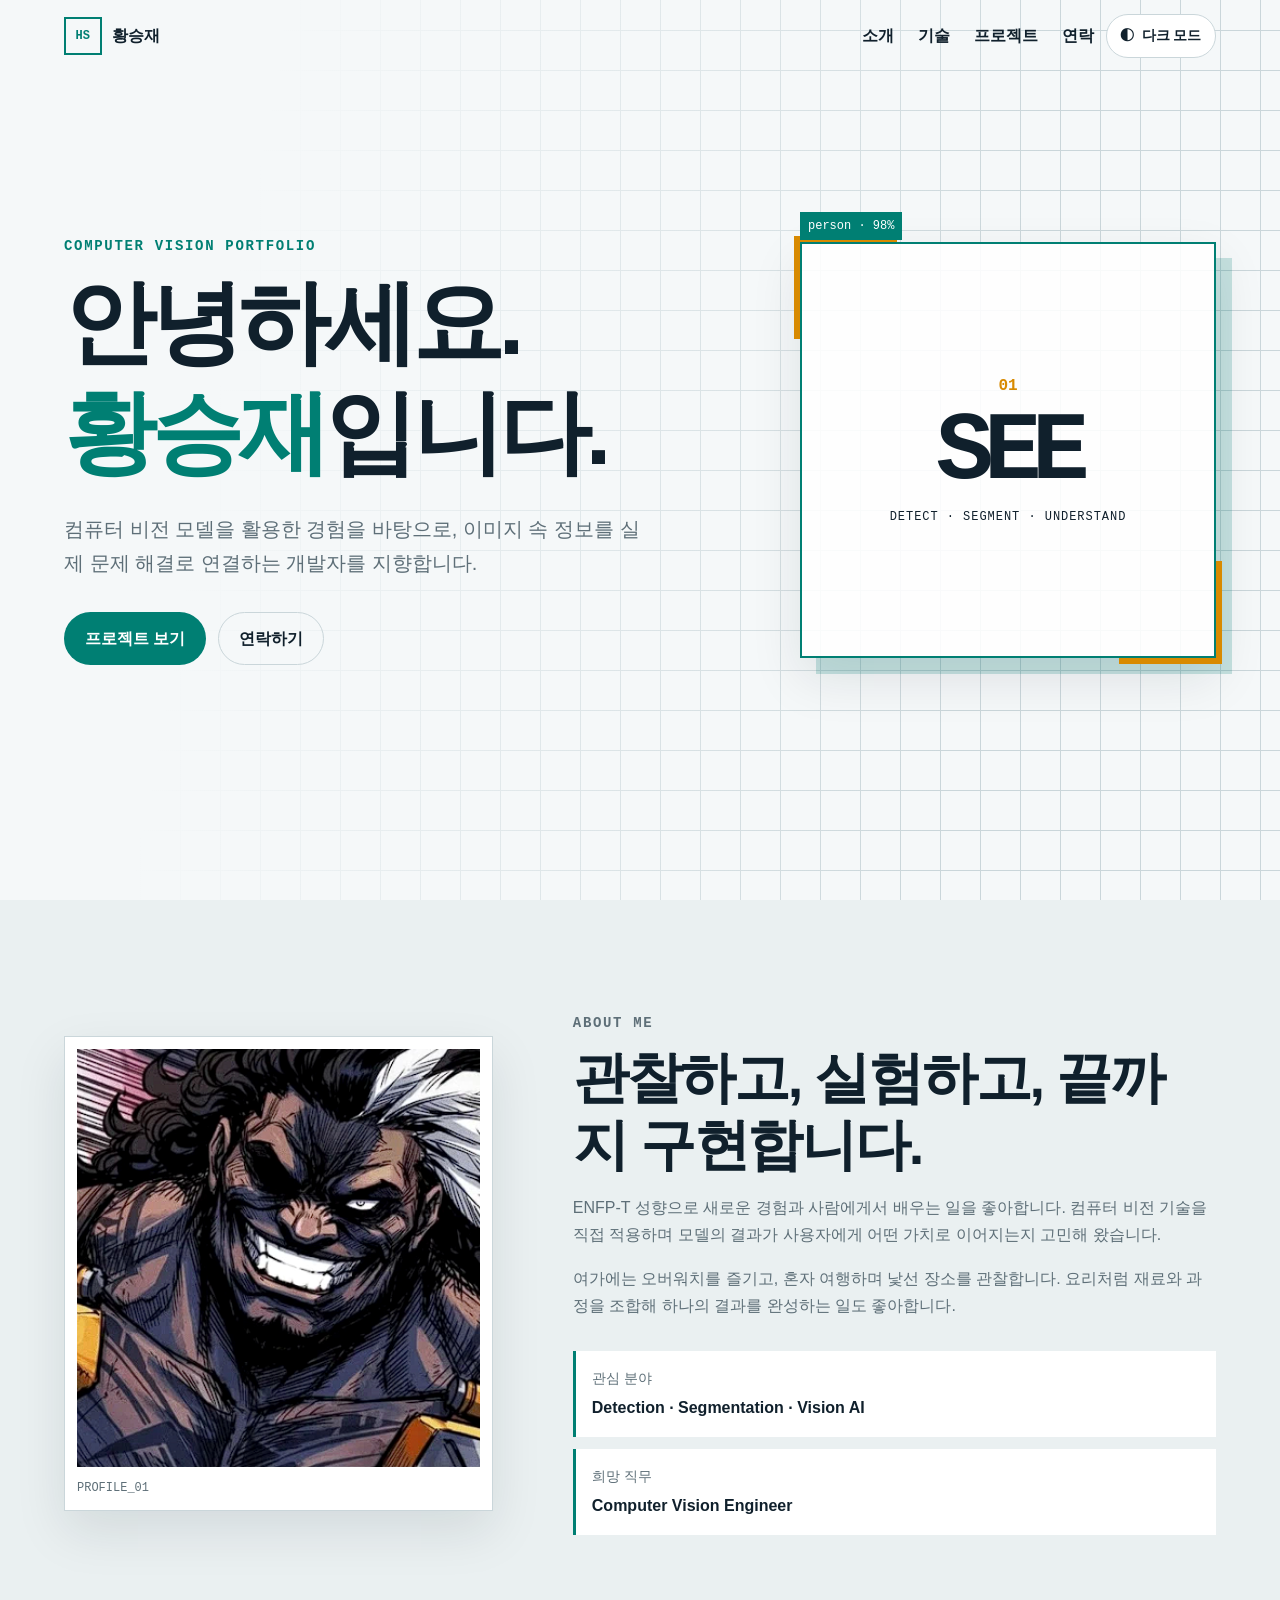
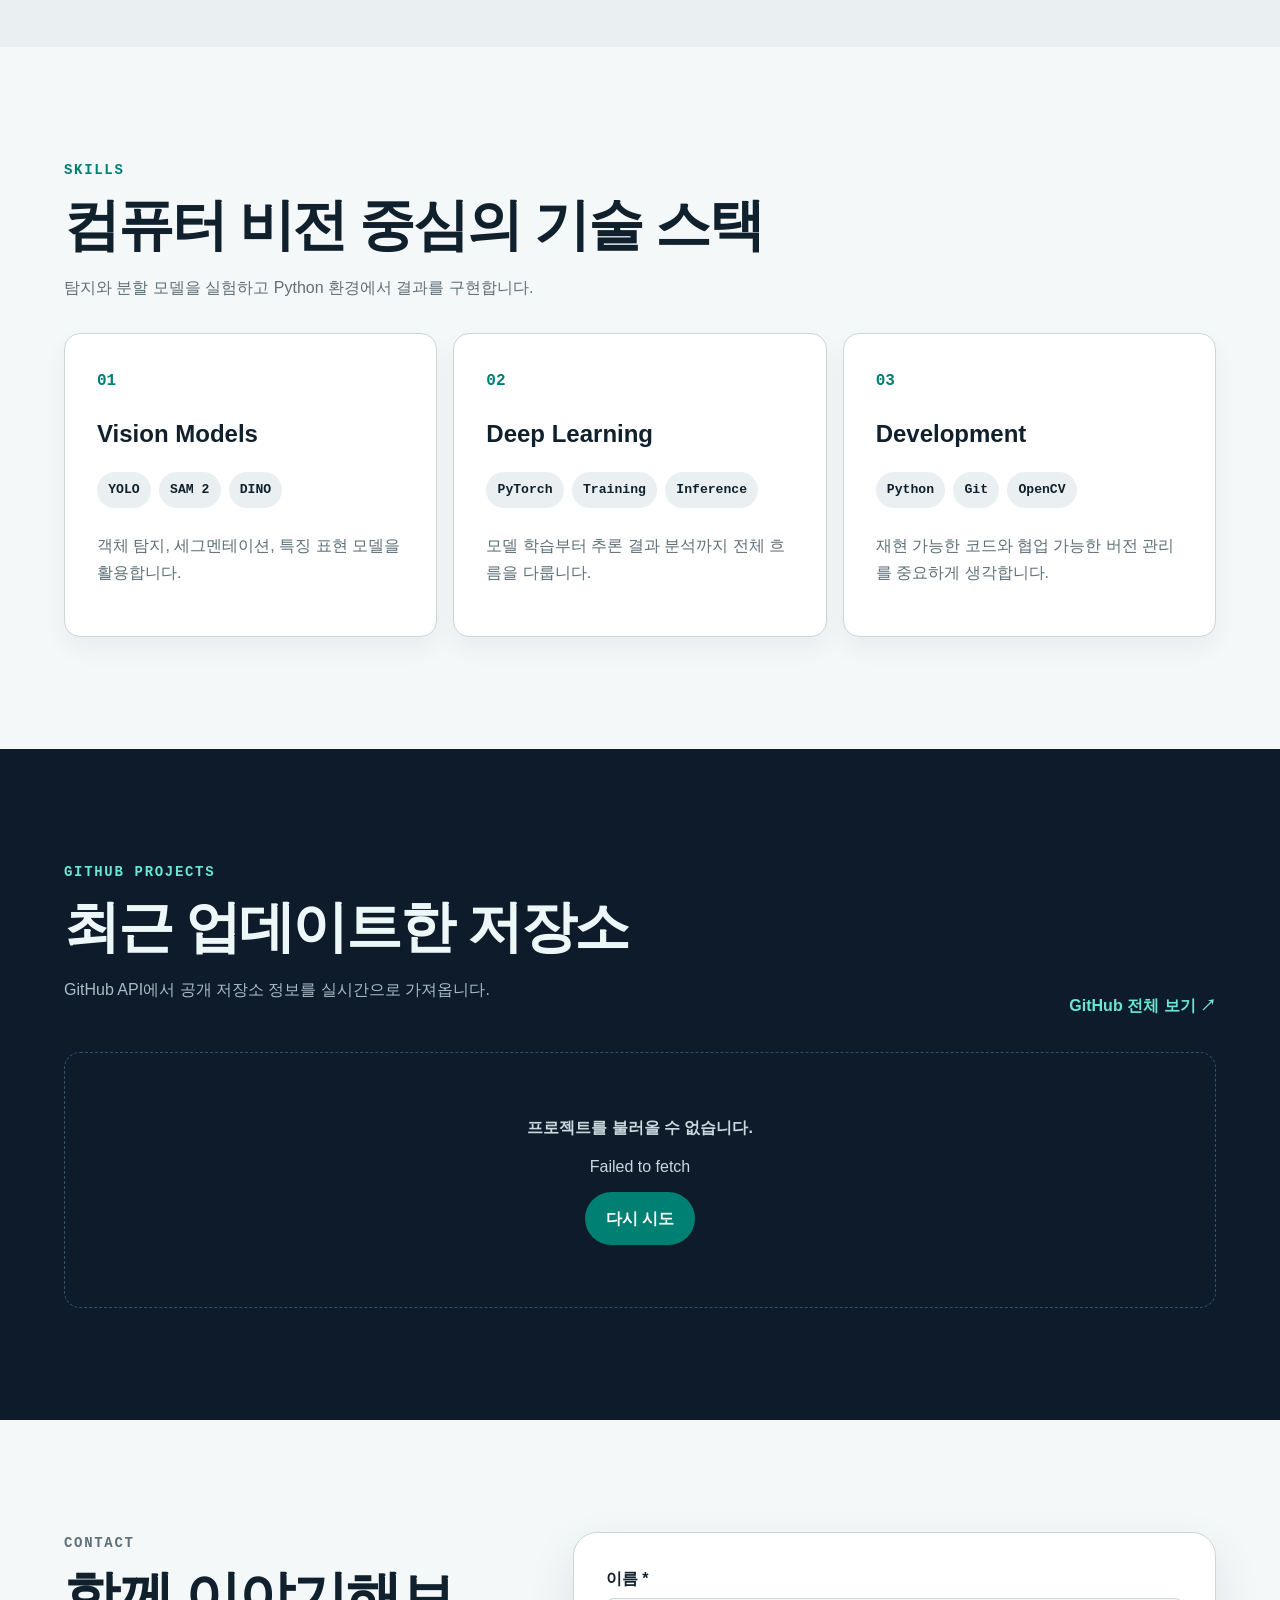
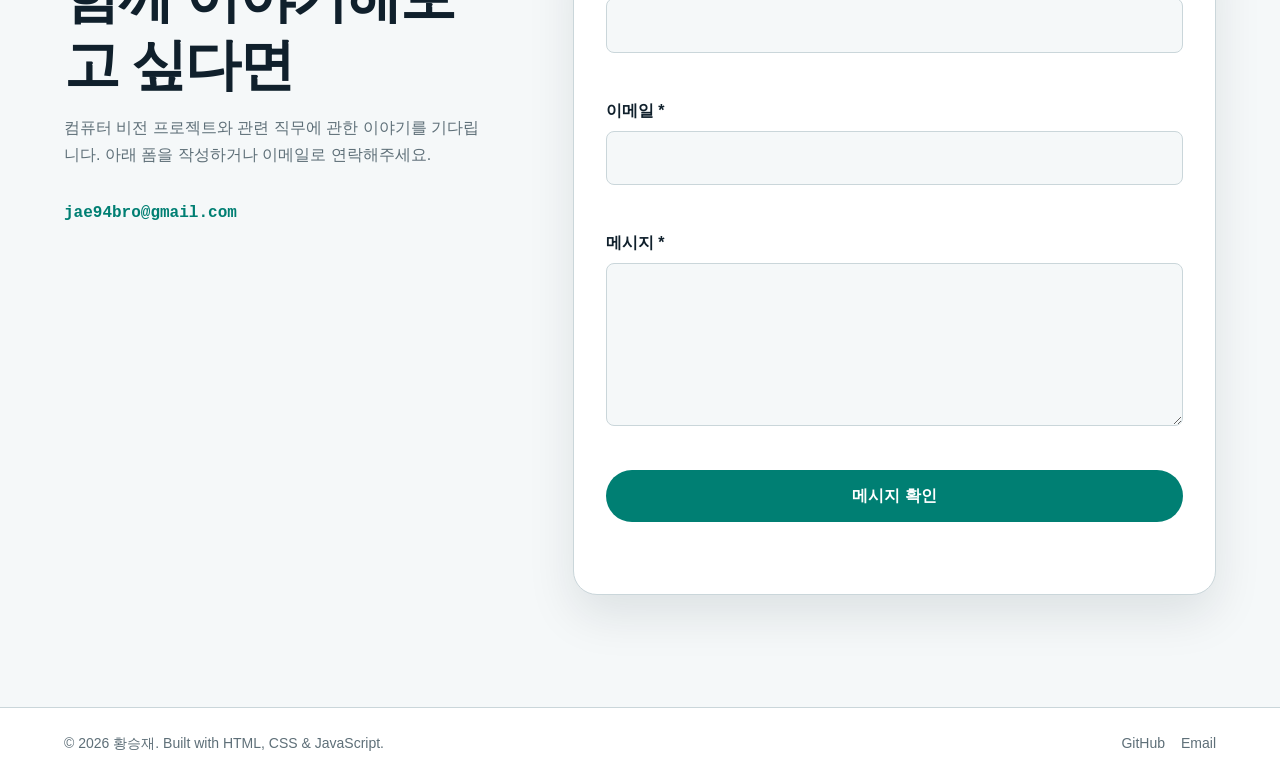
==== index.html @ 1ec2c271 "Build responsive computer vision portfolio" ====
<!doctype html>
<html lang="ko" data-theme="light">
  <head>
    <meta charset="UTF-8" />
    <meta name="viewport" content="width=device-width, initial-scale=1.0" />
    <meta
      name="description"
      content="컴퓨터 비전 분야를 지향하는 황승재의 프로젝트와 기술 경험을 소개합니다."
    />
    <meta name="author" content="황승재" />
    <title>황승재 | Computer Vision Portfolio</title>
    <link
      rel="icon"
      type="image/svg+xml"
      href="data:image/svg+xml,%3Csvg xmlns='http://www.w3.org/2000/svg' viewBox='0 0 64 64'%3E%3Crect width='64' height='64' rx='12' fill='%230d1b2a'/%3E%3Cpath d='M12 22V12h10M42 12h10v10M52 42v10H42M22 52H12V42' fill='none' stroke='%2300c2a8' stroke-width='5' stroke-linecap='round'/%3E%3Ccircle cx='32' cy='32' r='7' fill='%23f4b942'/%3E%3C/svg%3E"
    />
    <link rel="stylesheet" href="css/style.css" />
    <script src="js/script.js" defer></script>
  </head>
  <body>
    <a class="skip-link" href="#main-content">본문으로 바로가기</a>

    <!-- 고정 헤더: 데스크톱 메뉴와 모바일 햄버거 메뉴를 함께 제공합니다. -->
    <header class="site-header" id="site-header">
      <nav class="nav container" aria-label="주요 메뉴">
        <a class="logo" href="#hero" aria-label="황승재 포트폴리오 홈">
          <span class="logo-mark" aria-hidden="true">HS</span>
          <span>황승재</span>
        </a>

        <div class="nav-actions">
          <button
            class="theme-toggle"
            id="theme-toggle"
            type="button"
            aria-label="다크 모드로 전환"
          >
            <span id="theme-icon" aria-hidden="true">◐</span>
            <span class="theme-label" id="theme-label">다크 모드</span>
          </button>

          <button
            class="menu-toggle"
            id="menu-toggle"
            type="button"
            aria-label="메뉴 열기"
            aria-controls="nav-menu"
            aria-expanded="false"
          >
            <span></span>
            <span></span>
            <span></span>
          </button>
        </div>

        <ul class="nav-menu" id="nav-menu">
          <li><a href="#about">소개</a></li>
          <li><a href="#skills">기술</a></li>
          <li><a href="#projects">프로젝트</a></li>
          <li><a href="#contact">연락</a></li>
        </ul>
      </nav>
    </header>

    <main id="main-content">
      <!-- Hero: 포트폴리오의 방향과 핵심 행동을 첫 화면에 제시합니다. -->
      <section class="hero section" id="hero" aria-labelledby="hero-title">
        <div class="hero-grid container">
          <div class="hero-copy reveal">
            <p class="eyebrow">Computer Vision Portfolio</p>
            <h1 id="hero-title">
              안녕하세요.<br />
              <span>황승재</span>입니다.
            </h1>
            <p class="hero-description">
              컴퓨터 비전 모델을 활용한 경험을 바탕으로, 이미지 속 정보를
              실제 문제 해결로 연결하는 개발자를 지향합니다.
            </p>
            <div class="hero-cta">
              <a class="button button-primary" href="#projects">프로젝트 보기</a>
              <a class="button button-secondary" href="#contact">연락하기</a>
            </div>
          </div>

          <div class="vision-panel reveal" aria-label="컴퓨터 비전 관심 분야">
            <div class="vision-frame">
              <span class="focus-label">person · 98%</span>
              <div class="vision-content">
                <span class="vision-index">01</span>
                <strong>SEE</strong>
                <span>DETECT · SEGMENT · UNDERSTAND</span>
              </div>
            </div>
          </div>
        </div>
      </section>

      <!-- About: 사용자 제공 소개와 프로필 이미지를 시맨틱하게 구성합니다. -->
      <section class="section section-muted" id="about" aria-labelledby="about-title">
        <div class="container about-grid">
          <div class="profile-frame reveal">
            <img
              src="images/profile.png"
              alt="황승재가 선택한 프로필 일러스트"
              width="456"
              height="418"
            />
            <span class="profile-caption">PROFILE_01</span>
          </div>

          <div class="about-copy reveal">
            <p class="section-kicker">About me</p>
            <h2 id="about-title">관찰하고, 실험하고, 끝까지 구현합니다.</h2>
            <p>
              ENFP-T 성향으로 새로운 경험과 사람에게서 배우는 일을 좋아합니다.
              컴퓨터 비전 기술을 직접 적용하며 모델의 결과가 사용자에게 어떤
              가치로 이어지는지 고민해 왔습니다.
            </p>
            <p>
              여가에는 오버워치를 즐기고, 혼자 여행하며 낯선 장소를 관찰합니다.
              요리처럼 재료와 과정을 조합해 하나의 결과를 완성하는 일도 좋아합니다.
            </p>
            <dl class="about-facts">
              <div>
                <dt>관심 분야</dt>
                <dd>Detection · Segmentation · Vision AI</dd>
              </div>
              <div>
                <dt>희망 직무</dt>
                <dd>Computer Vision Engineer</dd>
              </div>
            </dl>
          </div>
        </div>
      </section>

      <!-- Skills: 모델과 개발 도구를 그룹별로 구분합니다. -->
      <section class="section" id="skills" aria-labelledby="skills-title">
        <div class="container">
          <div class="section-heading reveal">
            <p class="section-kicker">Skills</p>
            <h2 id="skills-title">컴퓨터 비전 중심의 기술 스택</h2>
            <p>탐지와 분할 모델을 실험하고 Python 환경에서 결과를 구현합니다.</p>
          </div>

          <div class="skills-grid">
            <article class="skill-card reveal">
              <span class="card-number">01</span>
              <h3>Vision Models</h3>
              <ul class="tag-list" aria-label="비전 모델 기술">
                <li>YOLO</li>
                <li>SAM 2</li>
                <li>DINO</li>
              </ul>
              <p>객체 탐지, 세그멘테이션, 특징 표현 모델을 활용합니다.</p>
            </article>

            <article class="skill-card reveal">
              <span class="card-number">02</span>
              <h3>Deep Learning</h3>
              <ul class="tag-list" aria-label="딥러닝 기술">
                <li>PyTorch</li>
                <li>Training</li>
                <li>Inference</li>
              </ul>
              <p>모델 학습부터 추론 결과 분석까지 전체 흐름을 다룹니다.</p>
            </article>

            <article class="skill-card reveal">
              <span class="card-number">03</span>
              <h3>Development</h3>
              <ul class="tag-list" aria-label="개발 기술">
                <li>Python</li>
                <li>Git</li>
                <li>OpenCV</li>
              </ul>
              <p>재현 가능한 코드와 협업 가능한 버전 관리를 중요하게 생각합니다.</p>
            </article>
          </div>
        </div>
      </section>

      <!-- Projects: GitHub API의 로딩·성공·에러·빈 상태가 JavaScript로 렌더링됩니다. -->
      <section class="section section-dark" id="projects" aria-labelledby="projects-title">
        <div class="container">
          <div class="projects-heading reveal">
            <div>
              <p class="section-kicker">GitHub Projects</p>
              <h2 id="projects-title">최근 업데이트한 저장소</h2>
              <p>GitHub API에서 공개 저장소 정보를 실시간으로 가져옵니다.</p>
            </div>
            <a
              class="text-link"
              href="https://github.com/bidulgiya999"
              target="_blank"
              rel="noopener noreferrer"
            >
              GitHub 전체 보기 <span aria-hidden="true">↗</span>
            </a>
          </div>

          <div
            class="project-filters"
            id="project-filters"
            aria-label="프로젝트 언어 필터"
            hidden
          ></div>

          <div
            class="projects-grid"
            id="projects-grid"
            aria-live="polite"
            aria-busy="true"
          >
            <div class="project-state">
              <span class="spinner" aria-hidden="true"></span>
              <p>프로젝트를 불러오는 중입니다.</p>
            </div>
          </div>

          <noscript>
            <p class="noscript-message">
              프로젝트 목록을 보려면 브라우저에서 JavaScript를 활성화해주세요.
            </p>
          </noscript>
        </div>
      </section>

      <!-- Contact: 실제 전송 대신 클라이언트 유효성 검사와 성공 상태를 보여줍니다. -->
      <section class="section" id="contact" aria-labelledby="contact-title">
        <div class="container contact-grid">
          <div class="contact-copy reveal">
            <p class="section-kicker">Contact</p>
            <h2 id="contact-title">함께 이야기해보고 싶다면</h2>
            <p>
              컴퓨터 비전 프로젝트와 관련 직무에 관한 이야기를 기다립니다.
              아래 폼을 작성하거나 이메일로 연락해주세요.
            </p>
            <a class="contact-email" href="mailto:jae94bro@gmail.com">
              jae94bro@gmail.com
            </a>
          </div>

          <form class="contact-form reveal" id="contact-form" novalidate>
            <div class="form-field">
              <label for="name">이름 <span aria-hidden="true">*</span></label>
              <input
                id="name"
                name="name"
                type="text"
                autocomplete="name"
                aria-describedby="name-error"
                required
              />
              <span class="field-error" id="name-error" aria-live="polite"></span>
            </div>

            <div class="form-field">
              <label for="email">이메일 <span aria-hidden="true">*</span></label>
              <input
                id="email"
                name="email"
                type="email"
                autocomplete="email"
                aria-describedby="email-error"
                required
              />
              <span class="field-error" id="email-error" aria-live="polite"></span>
            </div>

            <div class="form-field">
              <label for="message">메시지 <span aria-hidden="true">*</span></label>
              <textarea
                id="message"
                name="message"
                rows="5"
                aria-describedby="message-error"
                required
              ></textarea>
              <span class="field-error" id="message-error" aria-live="polite"></span>
            </div>

            <button class="button button-primary submit-button" type="submit">
              메시지 확인
            </button>
            <p class="form-status" id="form-status" role="status"></p>
          </form>
        </div>
      </section>
    </main>

    <footer class="site-footer">
      <div class="container footer-content">
        <p>© <span id="current-year"></span> 황승재. Built with HTML, CSS &amp; JavaScript.</p>
        <div class="footer-links" aria-label="소셜 링크">
          <a href="https://github.com/bidulgiya999" target="_blank" rel="noopener noreferrer">
            GitHub
          </a>
          <a href="mailto:jae94bro@gmail.com">Email</a>
        </div>
      </div>
    </footer>

    <button class="scroll-top" id="scroll-top" type="button" aria-label="페이지 맨 위로 이동">
      <span aria-hidden="true">↑</span>
    </button>
  </body>
</html>
---- css/style.css ----
/* ================================================================
   1. 디자인 토큰
   색상·간격·그림자를 변수로 관리해 테마 변경과 유지보수를 단순화합니다.
   ================================================================ */
:root {
  color-scheme: light;
  --color-bg: #f5f8f9;
  --color-surface: #ffffff;
  --color-surface-muted: #eaf0f1;
  --color-text: #10202c;
  --color-text-muted: #5e6f78;
  --color-line: #cad6da;
  --color-accent: #007f73;
  --color-accent-strong: #00665d;
  --color-highlight: #d88a00;
  --color-dark: #0d1b2a;
  --color-dark-muted: #13283b;
  --color-on-dark: #eef7f7;
  --color-error: #b42318;
  --color-success: #087a55;
  --font-sans: "Pretendard", "Noto Sans KR", "Segoe UI", sans-serif;
  --font-mono: "Cascadia Code", "Consolas", monospace;
  --space-1: 0.5rem;
  --space-2: 1rem;
  --space-3: 1.5rem;
  --space-4: 2rem;
  --space-5: 3rem;
  --space-6: 5rem;
  --radius-sm: 0.5rem;
  --radius-md: 1rem;
  --radius-lg: 1.5rem;
  --shadow-card: 0 1.25rem 3rem rgba(13, 27, 42, 0.1);
  --header-height: 4.5rem;
  --transition: 180ms ease;
}

[data-theme="dark"] {
  color-scheme: dark;
  --color-bg: #09131e;
  --color-surface: #102131;
  --color-surface-muted: #152a3c;
  --color-text: #eff8f7;
  --color-text-muted: #a9bdc4;
  --color-line: #2c4655;
  --color-accent: #47dac5;
  --color-accent-strong: #72ebd9;
  --color-highlight: #ffc65c;
  --color-dark: #050c13;
  --color-dark-muted: #0d1c29;
  --color-on-dark: #eff8f7;
  --color-error: #ff8d85;
  --color-success: #6ee7b7;
  --shadow-card: 0 1.25rem 3rem rgba(0, 0, 0, 0.35);
}

/* ================================================================
   2. 기본 스타일과 접근성
   ================================================================ */
*,
*::before,
*::after {
  box-sizing: border-box;
}

html {
  scroll-behavior: smooth;
  scroll-padding-top: calc(var(--header-height) + 1rem);
}

body {
  margin: 0;
  overflow-x: hidden;
  background: var(--color-bg);
  color: var(--color-text);
  font-family: var(--font-sans);
  font-size: 1rem;
  line-height: 1.7;
  transition:
    background-color var(--transition),
    color var(--transition);
}

body.menu-open {
  overflow: hidden;
}

img {
  display: block;
  max-width: 100%;
}

a {
  color: inherit;
  text-decoration: none;
}

button,
input,
textarea {
  font: inherit;
}

button,
a {
  -webkit-tap-highlight-color: transparent;
}

:focus-visible {
  outline: 0.2rem solid var(--color-highlight);
  outline-offset: 0.2rem;
}

.skip-link {
  position: fixed;
  top: 0.5rem;
  left: 0.5rem;
  z-index: 1000;
  padding: 0.75rem 1rem;
  transform: translateY(-150%);
  border-radius: var(--radius-sm);
  background: var(--color-text);
  color: var(--color-bg);
  font-weight: 700;
}

.skip-link:focus {
  transform: translateY(0);
}

.container {
  width: min(100% - 2rem, 72rem);
  margin-inline: auto;
}

.section {
  position: relative;
  padding-block: var(--space-6);
  scroll-margin-top: var(--header-height);
}

.section-muted {
  background: var(--color-surface-muted);
}

.section-dark {
  background: var(--color-dark);
  color: var(--color-on-dark);
}

.section-kicker,
.eyebrow {
  margin: 0 0 var(--space-1);
  color: var(--color-accent);
  font-family: var(--font-mono);
  font-size: 0.875rem;
  font-weight: 700;
  letter-spacing: 0.12em;
  text-transform: uppercase;
}

.section-dark .section-kicker {
  color: #69e6d4;
}

h1,
h2,
h3,
p {
  margin-top: 0;
}

h1,
h2,
h3 {
  line-height: 1.2;
}

h1 {
  margin-bottom: var(--space-3);
  font-size: clamp(2.75rem, 12vw, 5.75rem);
  letter-spacing: -0.055em;
}

h1 span {
  color: var(--color-accent);
}

h2 {
  margin-bottom: var(--space-2);
  font-size: clamp(2rem, 7vw, 3.5rem);
  letter-spacing: -0.04em;
}

h3 {
  font-size: 1.35rem;
}

.section-heading {
  max-width: 44rem;
  margin-bottom: var(--space-4);
}

.section-heading > p:last-child,
.projects-heading p,
.about-copy p,
.contact-copy p {
  color: var(--color-text-muted);
}

.button {
  display: inline-flex;
  min-height: 3rem;
  align-items: center;
  justify-content: center;
  padding: 0.75rem 1.25rem;
  border: 0.1rem solid transparent;
  border-radius: 999px;
  cursor: pointer;
  font-weight: 800;
  transition:
    transform var(--transition),
    background-color var(--transition),
    border-color var(--transition),
    color var(--transition);
}

.button:hover {
  transform: translateY(-0.15rem);
}

.button-primary {
  background: var(--color-accent);
  color: #ffffff;
}

.button-primary:hover {
  background: var(--color-accent-strong);
}

.button-secondary {
  border-color: var(--color-line);
  background: transparent;
  color: var(--color-text);
}

.button-secondary:hover {
  border-color: var(--color-accent);
  color: var(--color-accent);
}

/* ================================================================
   3. 헤더와 내비게이션 — 모바일 우선
   ================================================================ */
.site-header {
  position: fixed;
  top: 0;
  right: 0;
  left: 0;
  z-index: 100;
  min-height: var(--header-height);
  border-bottom: 0.0625rem solid transparent;
  transition:
    background-color var(--transition),
    border-color var(--transition),
    box-shadow var(--transition);
}

.site-header.scrolled {
  border-color: var(--color-line);
  background: color-mix(in srgb, var(--color-bg) 90%, transparent);
  box-shadow: 0 0.5rem 1.5rem rgba(13, 27, 42, 0.08);
  backdrop-filter: blur(0.75rem);
}

.nav {
  min-height: var(--header-height);
  display: flex;
  align-items: center;
  justify-content: space-between;
}

.logo {
  display: inline-flex;
  align-items: center;
  gap: 0.65rem;
  font-weight: 900;
}

.logo-mark {
  display: grid;
  width: 2.35rem;
  aspect-ratio: 1;
  place-items: center;
  border: 0.125rem solid var(--color-accent);
  color: var(--color-accent);
  font-family: var(--font-mono);
  font-size: 0.75rem;
}

.nav-actions {
  display: flex;
  align-items: center;
  gap: 0.5rem;
}

.theme-toggle,
.menu-toggle {
  min-height: 2.75rem;
  border: 0.0625rem solid var(--color-line);
  border-radius: 999px;
  background: var(--color-surface);
  color: var(--color-text);
  cursor: pointer;
}

.theme-toggle {
  display: inline-flex;
  align-items: center;
  gap: 0.45rem;
  padding-inline: 0.85rem;
  font-size: 0.875rem;
  font-weight: 700;
}

.theme-label {
  display: none;
}

.menu-toggle {
  display: grid;
  width: 2.75rem;
  place-content: center;
  gap: 0.28rem;
  padding: 0;
}

.menu-toggle span {
  width: 1.15rem;
  height: 0.125rem;
  background: currentColor;
  transition:
    transform var(--transition),
    opacity var(--transition);
}

.menu-toggle.active span:nth-child(1) {
  transform: translateY(0.405rem) rotate(45deg);
}

.menu-toggle.active span:nth-child(2) {
  opacity: 0;
}

.menu-toggle.active span:nth-child(3) {
  transform: translateY(-0.405rem) rotate(-45deg);
}

.nav-menu {
  position: fixed;
  inset: var(--header-height) 0 auto;
  display: grid;
  max-height: 0;
  margin: 0;
  overflow: hidden;
  padding: 0 1rem;
  background: var(--color-surface);
  box-shadow: var(--shadow-card);
  list-style: none;
  opacity: 0;
  transition:
    max-height 250ms ease,
    padding 250ms ease,
    opacity var(--transition);
}

.nav-menu.active {
  max-height: 24rem;
  padding-block: 1rem;
  opacity: 1;
}

.nav-menu a {
  display: block;
  padding: 0.85rem 0.75rem;
  border-bottom: 0.0625rem solid var(--color-line);
  font-weight: 750;
}

.nav-menu a:hover {
  color: var(--color-accent);
}

/* ================================================================
   4. Hero와 컴퓨터 비전 모티프
   ================================================================ */
.hero {
  min-height: 100svh;
  display: grid;
  align-items: center;
  padding-top: calc(var(--header-height) + var(--space-5));
  background-image:
    linear-gradient(var(--color-line) 0.0625rem, transparent 0.0625rem),
    linear-gradient(90deg, var(--color-line) 0.0625rem, transparent 0.0625rem);
  background-size: 2.5rem 2.5rem;
  background-position: center;
}

.hero::before {
  position: absolute;
  inset: 0;
  background: linear-gradient(100deg, var(--color-bg) 20%, transparent 75%);
  content: "";
}

.hero-grid {
  position: relative;
  display: grid;
  gap: var(--space-5);
  align-items: center;
}

.hero-description {
  max-width: 37rem;
  margin-bottom: var(--space-4);
  color: var(--color-text-muted);
  font-size: clamp(1.05rem, 3vw, 1.25rem);
}

.hero-cta {
  display: flex;
  flex-wrap: wrap;
  gap: 0.75rem;
}

.vision-panel {
  width: min(100%, 26rem);
  justify-self: center;
}

.vision-frame {
  position: relative;
  aspect-ratio: 1;
  display: grid;
  place-items: center;
  border: 0.125rem solid var(--color-accent);
  background: color-mix(in srgb, var(--color-surface) 88%, transparent);
  box-shadow:
    1rem 1rem 0 color-mix(in srgb, var(--color-accent) 20%, transparent),
    var(--shadow-card);
}

.vision-frame::before,
.vision-frame::after {
  position: absolute;
  width: 25%;
  height: 25%;
  content: "";
}

.vision-frame::before {
  top: -0.5rem;
  left: -0.5rem;
  border-top: 0.4rem solid var(--color-highlight);
  border-left: 0.4rem solid var(--color-highlight);
}

.vision-frame::after {
  right: -0.5rem;
  bottom: -0.5rem;
  border-right: 0.4rem solid var(--color-highlight);
  border-bottom: 0.4rem solid var(--color-highlight);
}

.focus-label {
  position: absolute;
  top: -2rem;
  left: -0.125rem;
  padding: 0.25rem 0.5rem;
  background: var(--color-accent);
  color: #ffffff;
  font-family: var(--font-mono);
  font-size: 0.75rem;
}

.vision-content {
  display: grid;
  justify-items: center;
  gap: 0.35rem;
  font-family: var(--font-mono);
  text-align: center;
}

.vision-content strong {
  font-size: clamp(3.5rem, 18vw, 6rem);
  line-height: 1;
  letter-spacing: -0.1em;
}

.vision-content > span:last-child {
  font-size: 0.75rem;
  letter-spacing: 0.08em;
}

.vision-index {
  color: var(--color-highlight);
  font-size: 1rem;
  font-weight: 800;
}

/* ================================================================
   5. About와 Skills
   ================================================================ */
.about-grid,
.contact-grid {
  display: grid;
  gap: var(--space-4);
  align-items: center;
}

.profile-frame {
  position: relative;
  max-width: 28rem;
  padding: 0.75rem;
  border: 0.0625rem solid var(--color-line);
  background: var(--color-surface);
  box-shadow: var(--shadow-card);
}

.profile-frame img {
  width: 100%;
  aspect-ratio: 1;
  object-fit: cover;
  object-position: center;
  filter: saturate(0.9) contrast(1.04);
}

.profile-caption {
  display: block;
  padding-top: 0.65rem;
  color: var(--color-text-muted);
  font-family: var(--font-mono);
  font-size: 0.75rem;
}

.about-facts {
  display: grid;
  gap: 0.75rem;
  margin: var(--space-4) 0 0;
}

.about-facts div {
  padding: 1rem;
  border-left: 0.2rem solid var(--color-accent);
  background: var(--color-surface);
}

.about-facts dt {
  color: var(--color-text-muted);
  font-size: 0.875rem;
}

.about-facts dd {
  margin: 0.2rem 0 0;
  font-weight: 800;
}

.skills-grid {
  display: grid;
  gap: var(--space-2);
}

.skill-card {
  position: relative;
  min-height: 19rem;
  padding: var(--space-4);
  overflow: hidden;
  border: 0.0625rem solid var(--color-line);
  border-radius: var(--radius-md);
  background: var(--color-surface);
  box-shadow: 0 0.75rem 1.5rem rgba(13, 27, 42, 0.05);
  transition:
    transform var(--transition),
    box-shadow var(--transition),
    border-color var(--transition);
}

.skill-card:hover {
  transform: translateY(-0.4rem);
  border-color: var(--color-accent);
  box-shadow: var(--shadow-card);
}

.card-number {
  color: var(--color-accent);
  font-family: var(--font-mono);
  font-weight: 800;
}

.skill-card h3 {
  margin-block: var(--space-3);
  font-size: 1.5rem;
}

.skill-card p {
  margin: var(--space-3) 0 0;
  color: var(--color-text-muted);
}

.tag-list {
  display: flex;
  flex-wrap: wrap;
  gap: 0.5rem;
  margin: 0;
  padding: 0;
  list-style: none;
}

.tag-list li {
  padding: 0.4rem 0.7rem;
  border-radius: 999px;
  background: var(--color-surface-muted);
  font-family: var(--font-mono);
  font-size: 0.82rem;
  font-weight: 700;
}

/* ================================================================
   6. GitHub Projects — Grid와 상태별 UI
   ================================================================ */
.projects-heading {
  display: grid;
  gap: var(--space-2);
  margin-bottom: var(--space-4);
}

.projects-heading p {
  color: #a9bdc4;
}

.text-link {
  width: fit-content;
  color: #69e6d4;
  font-weight: 800;
}

.text-link:hover {
  text-decoration: underline;
  text-underline-offset: 0.3rem;
}

.project-filters {
  display: flex;
  flex-wrap: wrap;
  gap: 0.5rem;
  margin-bottom: var(--space-3);
}

.project-filters[hidden] {
  display: none;
}

.filter-button {
  padding: 0.5rem 0.9rem;
  border: 0.0625rem solid #385064;
  border-radius: 999px;
  background: transparent;
  color: #c8d8dd;
  cursor: pointer;
  font-size: 0.875rem;
  font-weight: 750;
  transition:
    background-color var(--transition),
    color var(--transition),
    border-color var(--transition);
}

.filter-button:hover,
.filter-button.active {
  border-color: #69e6d4;
  background: #69e6d4;
  color: #08131d;
}

.projects-grid {
  display: grid;
  grid-template-columns: minmax(0, 1fr);
  gap: var(--space-2);
}

.project-card {
  display: flex;
  min-height: 18rem;
  flex-direction: column;
  padding: var(--space-3);
  border: 0.0625rem solid #2b4254;
  border-radius: var(--radius-md);
  background: var(--color-dark-muted);
  box-shadow: 0 1rem 2rem rgba(0, 0, 0, 0.15);
  transition:
    transform var(--transition),
    border-color var(--transition);
}

.project-card:hover {
  transform: translateY(-0.35rem);
  border-color: #69e6d4;
}

.project-card-header {
  display: flex;
  align-items: start;
  justify-content: space-between;
  gap: 1rem;
}

.project-card h3 {
  overflow-wrap: anywhere;
}

.repo-link {
  color: #69e6d4;
  font-family: var(--font-mono);
  font-size: 1.1rem;
}

.repo-link:hover {
  text-decoration: underline;
}

.project-description {
  flex: 1;
  color: #b8c9cf;
}

.project-meta {
  display: flex;
  flex-wrap: wrap;
  gap: 0.75rem;
  margin: var(--space-3) 0 0;
  padding: var(--space-2) 0 0;
  border-top: 0.0625rem solid #2b4254;
  color: #a9bdc4;
  font-size: 0.82rem;
}

.language-dot {
  display: inline-block;
  width: 0.65rem;
  aspect-ratio: 1;
  margin-right: 0.35rem;
  border-radius: 50%;
  background: #69e6d4;
}

.project-state,
.noscript-message {
  grid-column: 1 / -1;
  display: grid;
  min-height: 16rem;
  place-items: center;
  align-content: center;
  gap: 0.75rem;
  padding: var(--space-4);
  border: 0.0625rem dashed #385064;
  border-radius: var(--radius-md);
  color: #c8d8dd;
  text-align: center;
}

.project-state p {
  margin: 0;
}

.spinner {
  width: 2.4rem;
  aspect-ratio: 1;
  border: 0.2rem solid #385064;
  border-top-color: #69e6d4;
  border-radius: 50%;
  animation: spin 700ms linear infinite;
}

@keyframes spin {
  to {
    transform: rotate(360deg);
  }
}

/* ================================================================
   7. Contact Form
   ================================================================ */
.contact-copy {
  align-self: start;
}

.contact-email {
  display: inline-block;
  margin-top: var(--space-2);
  color: var(--color-accent);
  font-family: var(--font-mono);
  font-weight: 800;
}

.contact-email:hover {
  text-decoration: underline;
}

.contact-form {
  display: grid;
  gap: var(--space-2);
  padding: var(--space-3);
  border: 0.0625rem solid var(--color-line);
  border-radius: var(--radius-lg);
  background: var(--color-surface);
  box-shadow: var(--shadow-card);
}

.form-field {
  display: grid;
  gap: 0.4rem;
}

.form-field label {
  font-weight: 800;
}

.form-field input,
.form-field textarea {
  width: 100%;
  border: 0.1rem solid var(--color-line);
  border-radius: var(--radius-sm);
  background: var(--color-bg);
  color: var(--color-text);
  padding: 0.8rem 0.9rem;
  transition:
    border-color var(--transition),
    box-shadow var(--transition);
}

.form-field input:focus,
.form-field textarea:focus {
  border-color: var(--color-accent);
  box-shadow: 0 0 0 0.2rem color-mix(in srgb, var(--color-accent) 18%, transparent);
  outline: none;
}

.form-field input[aria-invalid="true"],
.form-field textarea[aria-invalid="true"] {
  border-color: var(--color-error);
}

.field-error {
  min-height: 1.35rem;
  color: var(--color-error);
  font-size: 0.875rem;
}

.submit-button {
  width: 100%;
  border: 0;
}

.form-status {
  min-height: 1.5rem;
  margin: 0;
  color: var(--color-success);
  font-weight: 750;
}

/* ================================================================
   8. Footer, 스크롤 탑, 스크롤 애니메이션
   ================================================================ */
.site-footer {
  padding-block: var(--space-3);
  border-top: 0.0625rem solid var(--color-line);
  background: var(--color-surface);
}

.footer-content {
  display: grid;
  gap: var(--space-2);
  color: var(--color-text-muted);
  font-size: 0.875rem;
}

.footer-content p {
  margin: 0;
}

.footer-links {
  display: flex;
  gap: var(--space-2);
}

.footer-links a:hover {
  color: var(--color-accent);
}

.scroll-top {
  position: fixed;
  right: 1rem;
  bottom: 1rem;
  z-index: 80;
  display: grid;
  width: 3rem;
  aspect-ratio: 1;
  place-items: center;
  transform: translateY(1rem);
  border: 0;
  border-radius: 50%;
  background: var(--color-accent);
  color: #ffffff;
  box-shadow: var(--shadow-card);
  cursor: pointer;
  opacity: 0;
  pointer-events: none;
  transition:
    opacity var(--transition),
    transform var(--transition),
    background-color var(--transition);
}

.scroll-top.visible {
  transform: translateY(0);
  opacity: 1;
  pointer-events: auto;
}

.scroll-top:hover {
  background: var(--color-accent-strong);
}

.reveal {
  transform: translateY(1.75rem);
  opacity: 0;
  transition:
    transform 600ms ease,
    opacity 600ms ease;
}

.reveal.visible {
  transform: translateY(0);
  opacity: 1;
}

/* ================================================================
   9. 태블릿: 768px 이상
   ================================================================ */
@media (min-width: 48rem) {
  .theme-label {
    display: inline;
  }

  .menu-toggle {
    display: none;
  }

  .nav-actions {
    order: 3;
  }

  .nav-menu {
    position: static;
    display: flex;
    max-height: none;
    margin-left: auto;
    padding: 0;
    overflow: visible;
    background: transparent;
    box-shadow: none;
    opacity: 1;
  }

  .nav-menu a {
    padding: 0.75rem;
    border: 0;
  }

  .hero-grid {
    grid-template-columns: minmax(0, 1.2fr) minmax(18rem, 0.8fr);
  }

  .about-grid,
  .contact-grid {
    grid-template-columns: minmax(16rem, 0.8fr) minmax(0, 1.2fr);
    gap: var(--space-6);
  }

  .skills-grid {
    grid-template-columns: repeat(3, minmax(0, 1fr));
  }

  .projects-heading {
    grid-template-columns: 1fr auto;
    align-items: end;
  }

  .projects-grid {
    grid-template-columns: repeat(auto-fit, minmax(17rem, 1fr));
  }

  .footer-content {
    grid-template-columns: 1fr auto;
    align-items: center;
  }
}

/* ================================================================
   10. 데스크톱: 1024px 이상
   ================================================================ */
@media (min-width: 64rem) {
  .container {
    width: min(100% - 4rem, 72rem);
  }

  .section {
    padding-block: 7rem;
  }

  .hero-grid {
    gap: 7rem;
  }

  .contact-form {
    padding: var(--space-4);
  }

  .scroll-top {
    right: 2rem;
    bottom: 2rem;
  }
}

/* 사용자가 동작 감소를 요청하면 애니메이션과 부드러운 이동을 제거합니다. */
@media (prefers-reduced-motion: reduce) {
  *,
  *::before,
  *::after {
    scroll-behavior: auto !important;
    animation-duration: 0.01ms !important;
    animation-iteration-count: 1 !important;
    transition-duration: 0.01ms !important;
  }

  .reveal {
    transform: none;
    opacity: 1;
  }
}
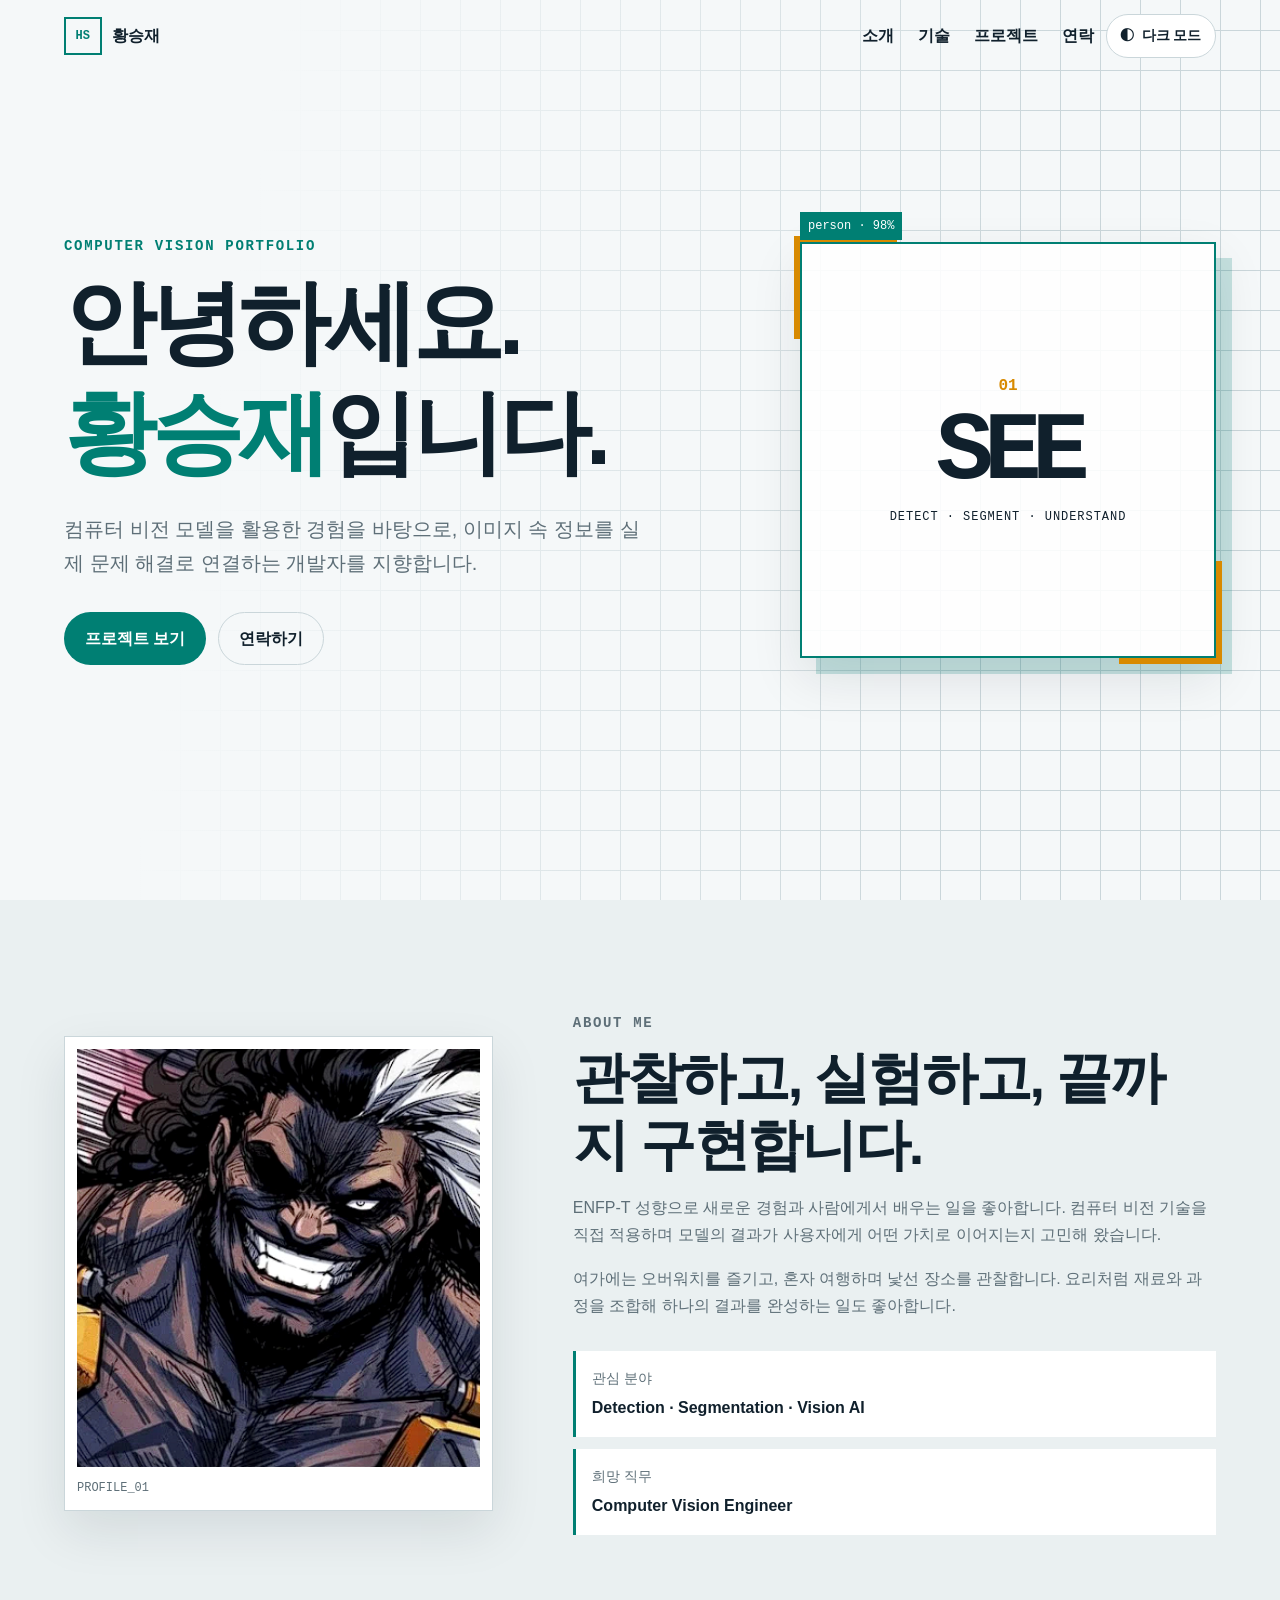
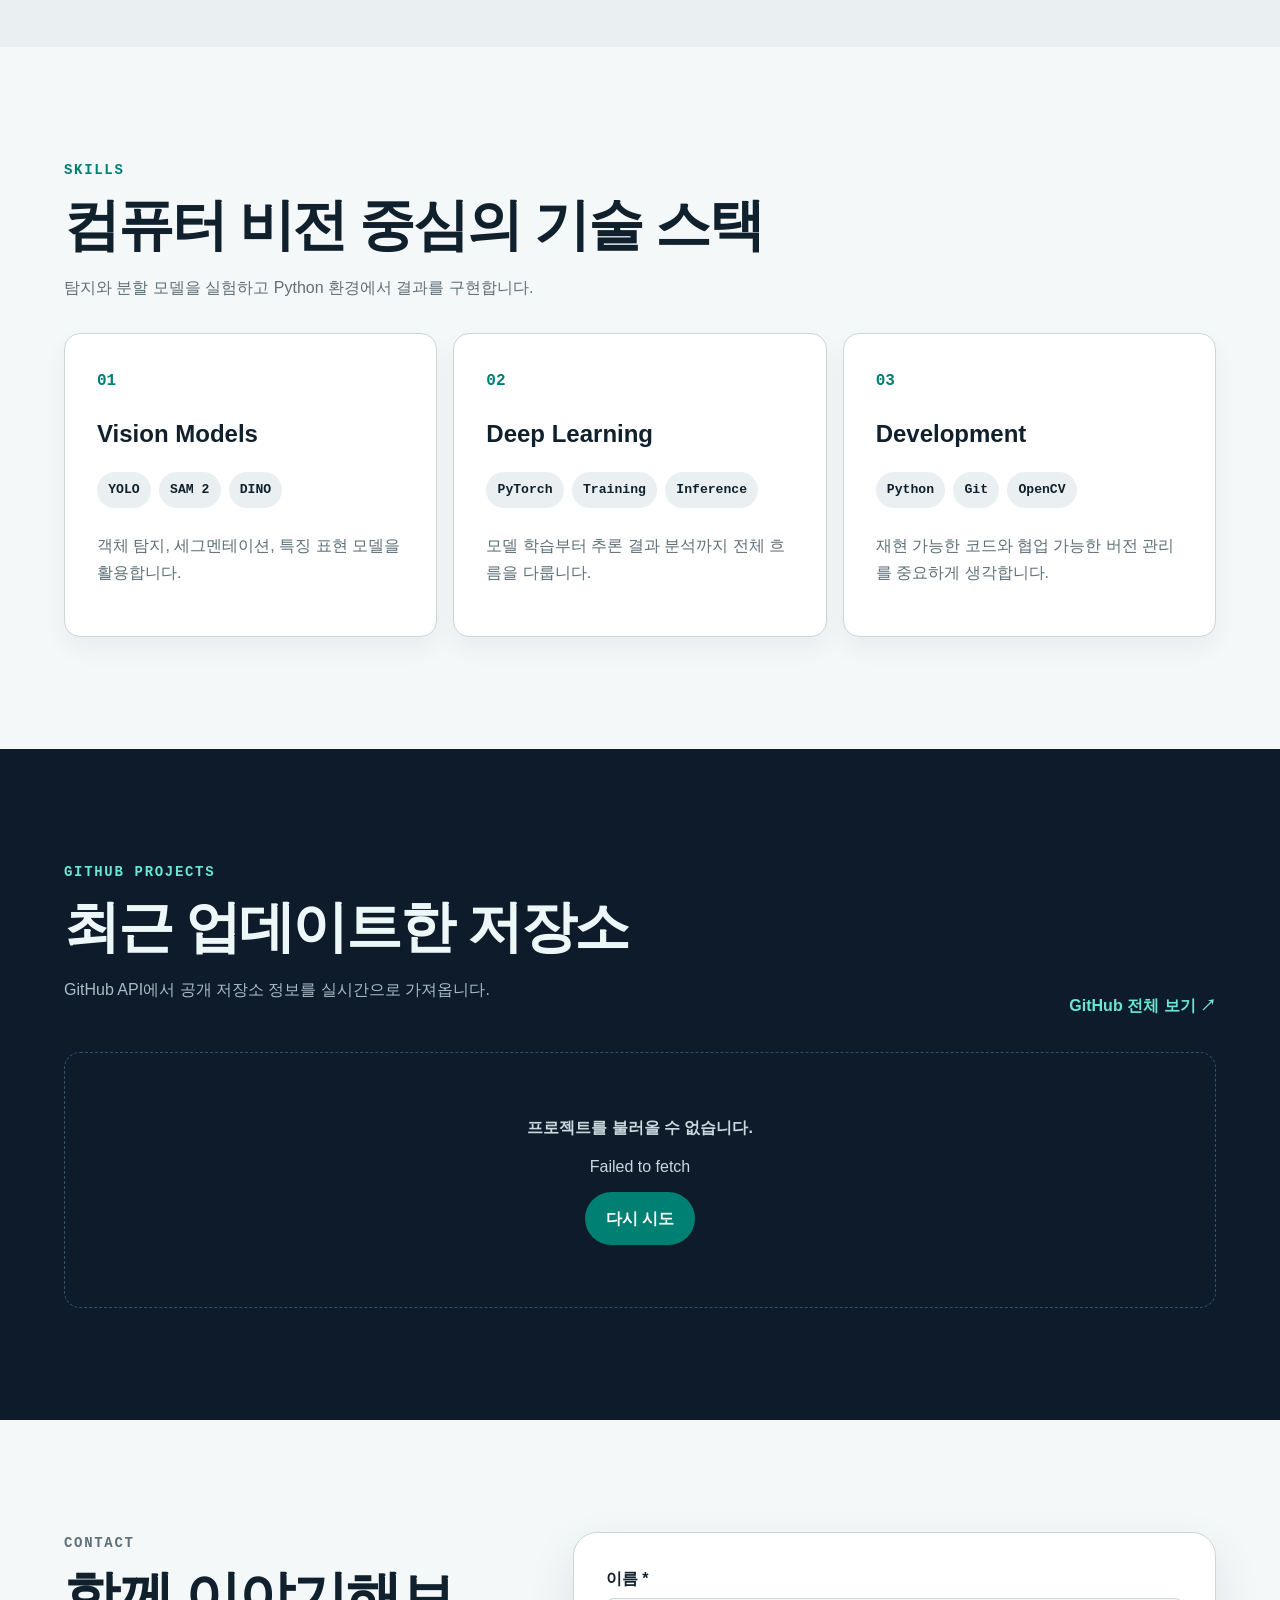
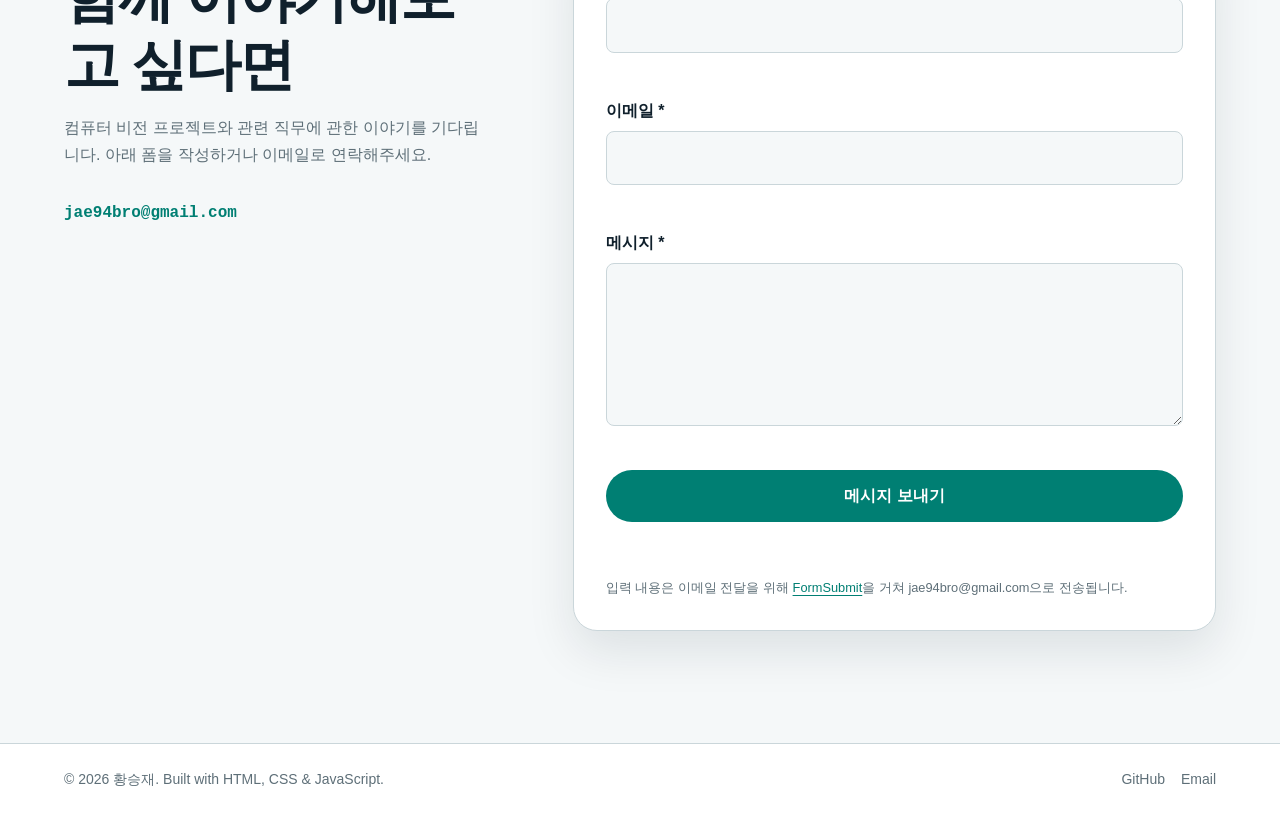
==== commit 1c69c301: "Enable portfolio contact email delivery" ====
--- a/index.html
+++ b/index.html
@@ -1,4 +1,8 @@
 <!doctype html>
+<!--
+  황승재 컴퓨터 비전 포트폴리오
+  HTML은 콘텐츠의 의미와 접근성만 담당하고, 디자인과 동작은 CSS/JavaScript로 분리합니다.
+-->
 <html lang="ko" data-theme="light">
   <head>
     <meta charset="UTF-8" />
@@ -226,7 +230,7 @@
         </div>
       </section>
 
-      <!-- Contact: 실제 전송 대신 클라이언트 유효성 검사와 성공 상태를 보여줍니다. -->
+      <!-- Contact: 입력값을 검증한 뒤 FormSubmit을 통해 지정된 이메일로 전달합니다. -->
       <section class="section" id="contact" aria-labelledby="contact-title">
         <div class="container contact-grid">
           <div class="contact-copy reveal">
@@ -241,7 +245,24 @@
             </a>
           </div>
 
-          <form class="contact-form reveal" id="contact-form" novalidate>
+          <form
+            class="contact-form reveal"
+            id="contact-form"
+            action="https://formsubmit.co/jae94bro@gmail.com"
+            method="POST"
+            novalidate
+          >
+            <!-- JavaScript를 사용할 수 없는 환경에서도 적용되는 전송 설정입니다. -->
+            <input type="hidden" name="_subject" value="포트폴리오에서 새로운 문의가 도착했습니다." />
+            <input type="hidden" name="_template" value="table" />
+            <input type="hidden" name="_captcha" value="false" />
+
+            <!-- 화면에서는 보이지 않지만 자동 입력 봇을 걸러내는 허니팟 필드입니다. -->
+            <div class="honeypot" aria-hidden="true">
+              <label for="website">웹사이트</label>
+              <input id="website" name="_honey" type="text" tabindex="-1" autocomplete="off" />
+            </div>
+
             <div class="form-field">
               <label for="name">이름 <span aria-hidden="true">*</span></label>
               <input
@@ -250,6 +271,7 @@
                 type="text"
                 autocomplete="name"
                 aria-describedby="name-error"
+                data-validate
                 required
               />
               <span class="field-error" id="name-error" aria-live="polite"></span>
@@ -263,6 +285,7 @@
                 type="email"
                 autocomplete="email"
                 aria-describedby="email-error"
+                data-validate
                 required
               />
               <span class="field-error" id="email-error" aria-live="polite"></span>
@@ -275,15 +298,21 @@
                 name="message"
                 rows="5"
                 aria-describedby="message-error"
+                data-validate
                 required
               ></textarea>
               <span class="field-error" id="message-error" aria-live="polite"></span>
             </div>
 
             <button class="button button-primary submit-button" type="submit">
-              메시지 확인
+              메시지 보내기
             </button>
-            <p class="form-status" id="form-status" role="status"></p>
+            <p class="form-status" id="form-status" role="status" aria-live="polite"></p>
+            <p class="form-notice">
+              입력 내용은 이메일 전달을 위해
+              <a href="https://formsubmit.co/" target="_blank" rel="noopener noreferrer">FormSubmit</a>을
+              거쳐 jae94bro@gmail.com으로 전송됩니다.
+            </p>
           </form>
         </div>
       </section>
@@ -301,9 +330,9 @@
       </div>
     </footer>
 
+    <!-- 스크롤 최상단 기능은 유지하되, 화살표 대신 명확한 TOP 텍스트를 사용합니다. -->
     <button class="scroll-top" id="scroll-top" type="button" aria-label="페이지 맨 위로 이동">
-      <span aria-hidden="true">↑</span>
+      <span aria-hidden="true">TOP</span>
     </button>
   </body>
 </html>
-
--- a/css/style.css
+++ b/css/style.css
@@ -806,6 +806,7 @@
 }
 
 .contact-form {
+  position: relative;
   display: grid;
   gap: var(--space-2);
   padding: var(--space-3);
@@ -813,6 +814,15 @@
   border-radius: var(--radius-lg);
   background: var(--color-surface);
   box-shadow: var(--shadow-card);
+}
+
+/* 사람에게는 보이지 않고 자동 입력 프로그램만 채우게 유도하는 스팸 방지 필드입니다. */
+.honeypot {
+  position: absolute;
+  left: -10000px;
+  width: 1px;
+  height: 1px;
+  overflow: hidden;
 }
 
 .form-field {
@@ -860,11 +870,33 @@
   border: 0;
 }
 
+.submit-button:disabled {
+  cursor: wait;
+  opacity: 0.65;
+}
+
 .form-status {
   min-height: 1.5rem;
   margin: 0;
   color: var(--color-success);
   font-weight: 750;
+}
+
+.form-status[data-status="error"] {
+  color: var(--color-error);
+}
+
+.form-notice {
+  margin: 0;
+  color: var(--color-text-muted);
+  font-size: 0.8rem;
+  line-height: 1.6;
+}
+
+.form-notice a {
+  color: var(--color-accent);
+  text-decoration: underline;
+  text-underline-offset: 0.2em;
 }
 
 /* ================================================================
@@ -902,14 +934,19 @@
   bottom: 1rem;
   z-index: 80;
   display: grid;
-  width: 3rem;
-  aspect-ratio: 1;
+  min-width: 3.75rem;
+  min-height: 2.75rem;
+  padding: 0.5rem 0.75rem;
   place-items: center;
   transform: translateY(1rem);
   border: 0;
-  border-radius: 50%;
+  border-radius: 0.5rem;
   background: var(--color-accent);
   color: #ffffff;
+  font-family: var(--font-mono);
+  font-size: 0.75rem;
+  font-weight: 800;
+  letter-spacing: 0.08em;
   box-shadow: var(--shadow-card);
   cursor: pointer;
   opacity: 0;
@@ -1047,4 +1084,3 @@
     opacity: 1;
   }
 }
-
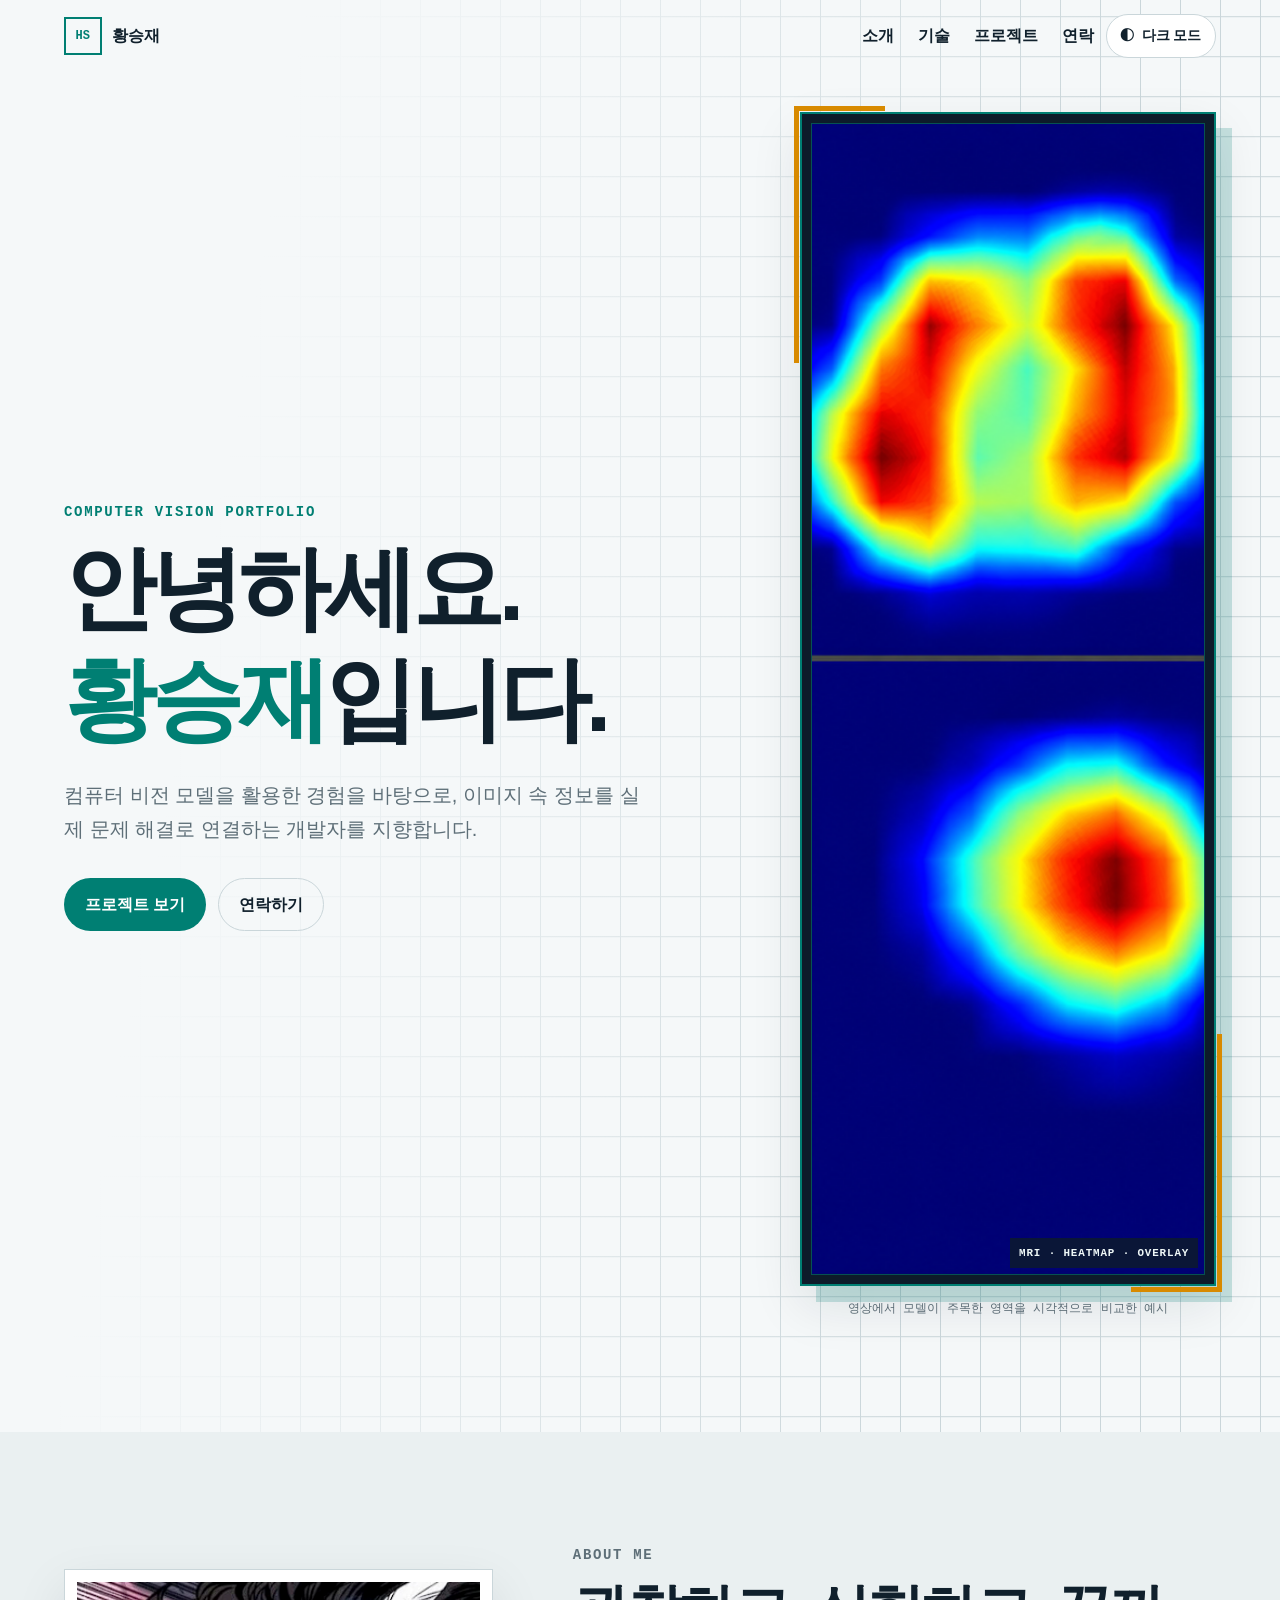
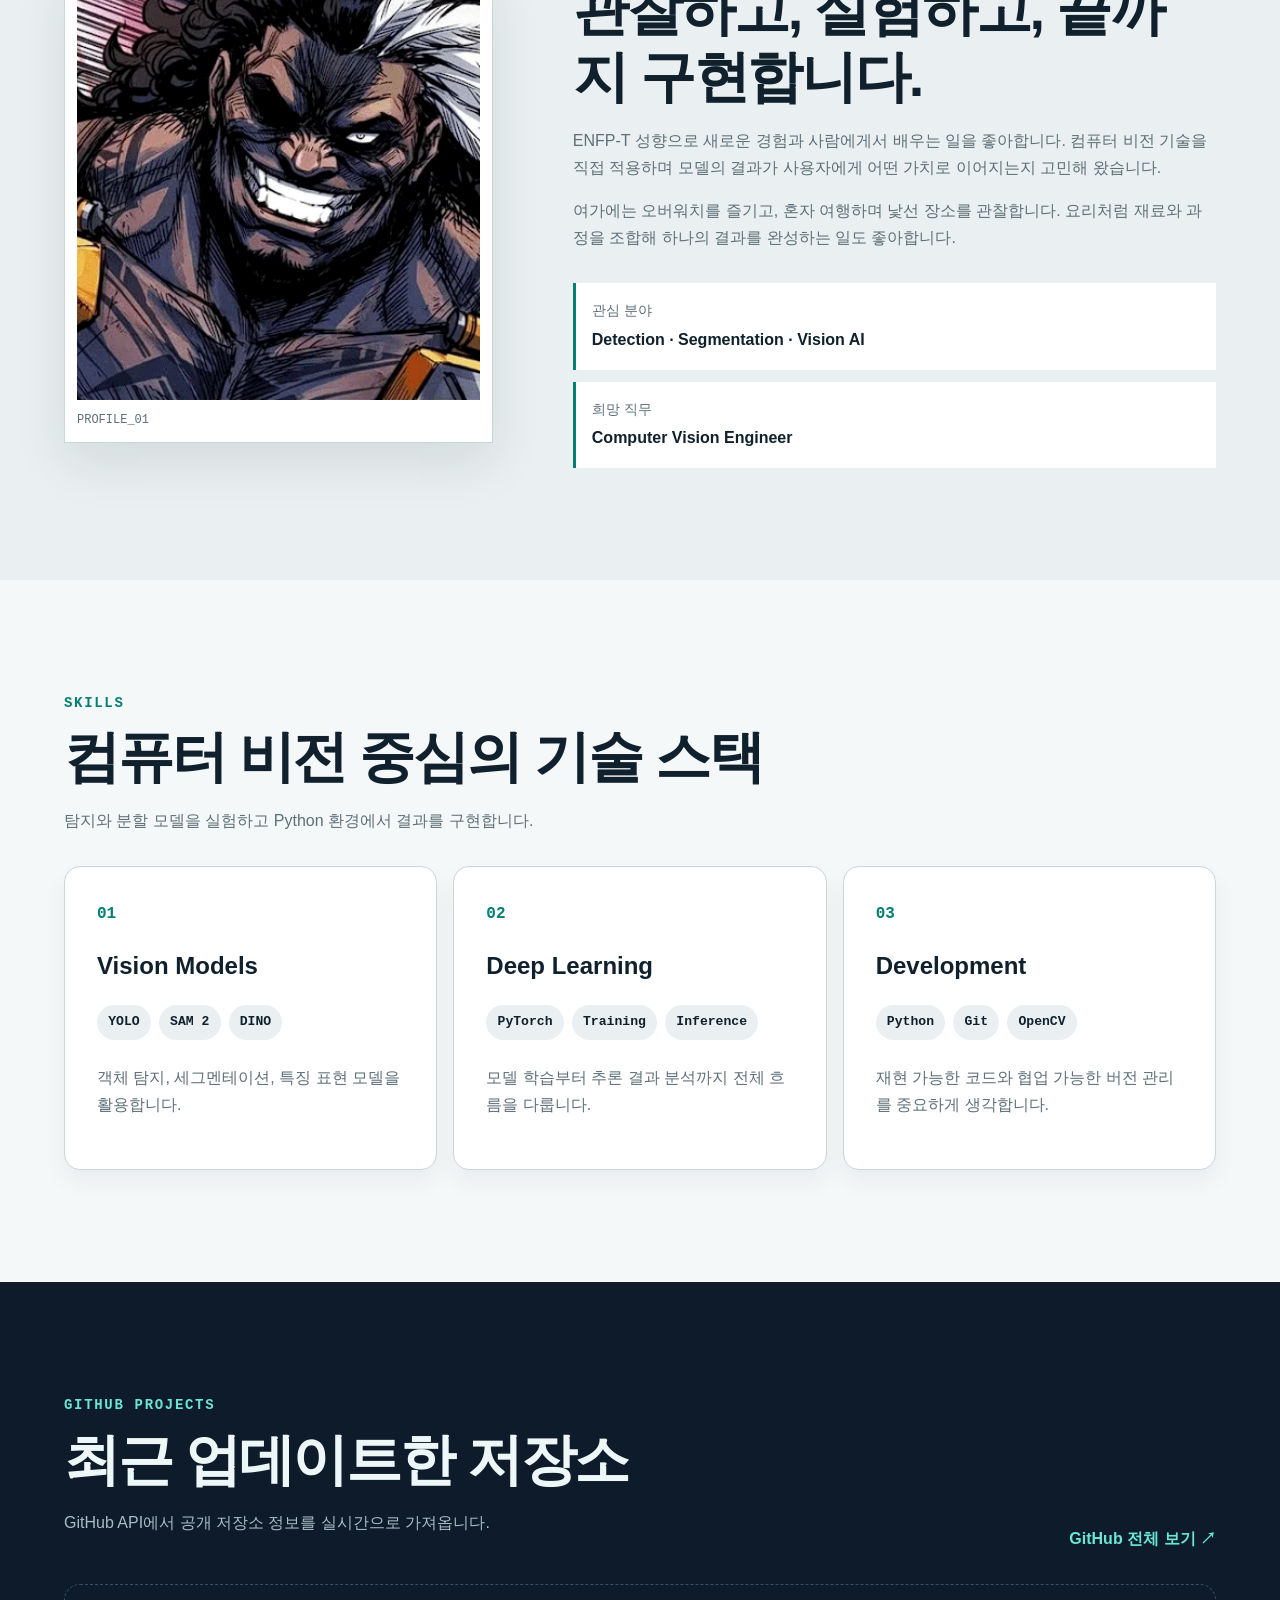
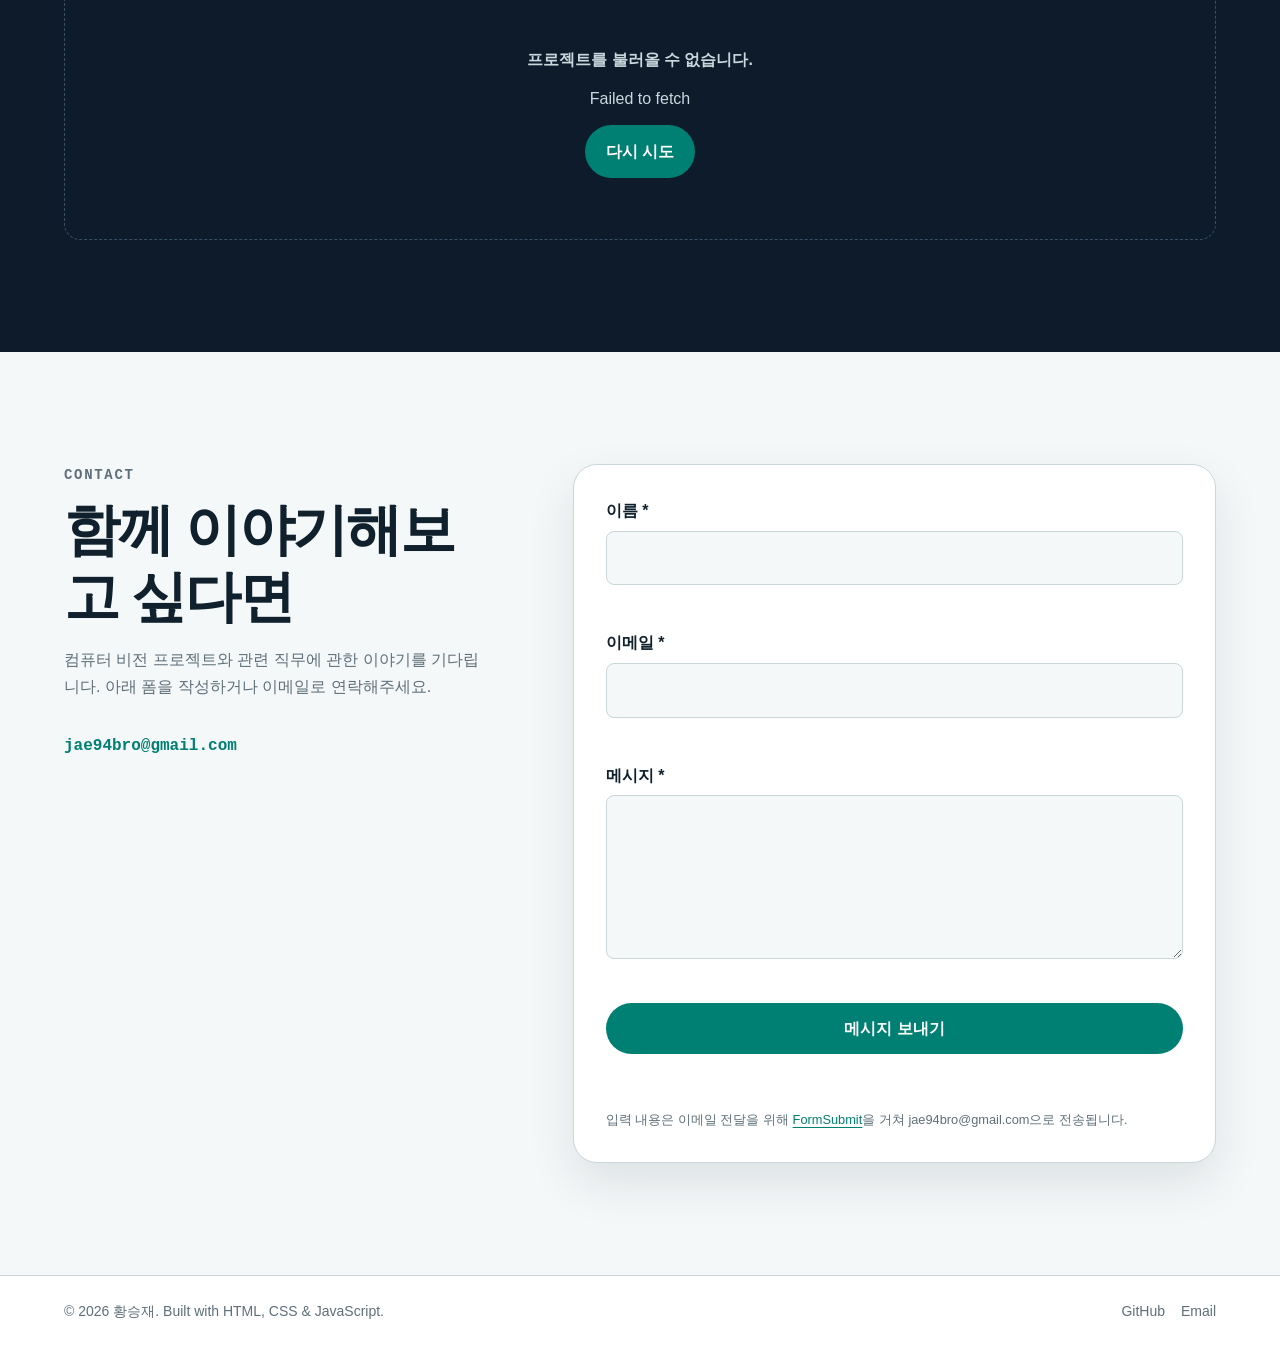
==== commit 0cdf4b05: "Replace hero graphic with vision heatmap" ====
--- a/index.html
+++ b/index.html
@@ -86,16 +86,19 @@
             </div>
           </div>
 
-          <div class="vision-panel reveal" aria-label="컴퓨터 비전 관심 분야">
-            <div class="vision-frame">
-              <span class="focus-label">person · 98%</span>
-              <div class="vision-content">
-                <span class="vision-index">01</span>
-                <strong>SEE</strong>
-                <span>DETECT · SEGMENT · UNDERSTAND</span>
-              </div>
-            </div>
-          </div>
+          <!-- 실제 MRI·히트맵 시각화로 컴퓨터 비전 관심 분야를 직관적으로 보여줍니다. -->
+          <figure class="hero-visual reveal">
+            <div class="hero-image-frame">
+              <img
+                src="images/brain-heatmap.png"
+                alt="뇌 MRI와 모델 히트맵 및 오버레이 결과를 비교한 컴퓨터 비전 시각화"
+                width="1536"
+                height="1152"
+              />
+              <span class="hero-image-label" aria-hidden="true">MRI · HEATMAP · OVERLAY</span>
+            </div>
+            <figcaption>영상에서 모델이 주목한 영역을 시각적으로 비교한 예시</figcaption>
+          </figure>
         </div>
       </section>
 
@@ -256,6 +259,7 @@
             <input type="hidden" name="_subject" value="포트폴리오에서 새로운 문의가 도착했습니다." />
             <input type="hidden" name="_template" value="table" />
             <input type="hidden" name="_captcha" value="false" />
+            <input type="hidden" name="_url" id="form-url" value="" />
 
             <!-- 화면에서는 보이지 않지만 자동 입력 봇을 걸러내는 허니팟 필드입니다. -->
             <div class="honeypot" aria-hidden="true">
--- a/css/style.css
+++ b/css/style.css
@@ -432,79 +432,72 @@
   gap: 0.75rem;
 }
 
-.vision-panel {
-  width: min(100%, 26rem);
+.hero-visual {
+  width: min(100%, 31rem);
+  margin: 0;
   justify-self: center;
 }
 
-.vision-frame {
+.hero-image-frame {
   position: relative;
-  aspect-ratio: 1;
-  display: grid;
-  place-items: center;
+  padding: 0.55rem;
   border: 0.125rem solid var(--color-accent);
-  background: color-mix(in srgb, var(--color-surface) 88%, transparent);
+  background: var(--color-dark);
   box-shadow:
     1rem 1rem 0 color-mix(in srgb, var(--color-accent) 20%, transparent),
     var(--shadow-card);
 }
 
-.vision-frame::before,
-.vision-frame::after {
+.hero-image-frame::before,
+.hero-image-frame::after {
   position: absolute;
-  width: 25%;
-  height: 25%;
+  z-index: 1;
+  width: 22%;
+  height: 22%;
+  pointer-events: none;
   content: "";
 }
 
-.vision-frame::before {
+.hero-image-frame::before {
   top: -0.5rem;
   left: -0.5rem;
-  border-top: 0.4rem solid var(--color-highlight);
-  border-left: 0.4rem solid var(--color-highlight);
-}
-
-.vision-frame::after {
+  border-top: 0.35rem solid var(--color-highlight);
+  border-left: 0.35rem solid var(--color-highlight);
+}
+
+.hero-image-frame::after {
   right: -0.5rem;
   bottom: -0.5rem;
-  border-right: 0.4rem solid var(--color-highlight);
-  border-bottom: 0.4rem solid var(--color-highlight);
-}
-
-.focus-label {
+  border-right: 0.35rem solid var(--color-highlight);
+  border-bottom: 0.35rem solid var(--color-highlight);
+}
+
+.hero-image-frame img {
+  width: 100%;
+  aspect-ratio: 4 / 3;
+  object-fit: cover;
+  border: 0.0625rem solid color-mix(in srgb, var(--color-accent) 55%, transparent);
+}
+
+.hero-image-label {
   position: absolute;
-  top: -2rem;
-  left: -0.125rem;
-  padding: 0.25rem 0.5rem;
-  background: var(--color-accent);
-  color: #ffffff;
+  right: 1rem;
+  bottom: 1rem;
+  padding: 0.35rem 0.55rem;
+  background: color-mix(in srgb, var(--color-dark) 82%, transparent);
+  color: var(--color-on-dark);
   font-family: var(--font-mono);
-  font-size: 0.75rem;
-}
-
-.vision-content {
-  display: grid;
-  justify-items: center;
-  gap: 0.35rem;
+  font-size: 0.68rem;
+  font-weight: 800;
+  letter-spacing: 0.08em;
+}
+
+.hero-visual figcaption {
+  padding-top: 0.85rem;
+  color: var(--color-text-muted);
   font-family: var(--font-mono);
+  font-size: 0.78rem;
   text-align: center;
-}
-
-.vision-content strong {
-  font-size: clamp(3.5rem, 18vw, 6rem);
-  line-height: 1;
-  letter-spacing: -0.1em;
-}
-
-.vision-content > span:last-child {
-  font-size: 0.75rem;
-  letter-spacing: 0.08em;
-}
-
-.vision-index {
-  color: var(--color-highlight);
-  font-size: 1rem;
-  font-weight: 800;
 }
 
 /* ================================================================
@@ -884,6 +877,10 @@
 
 .form-status[data-status="error"] {
   color: var(--color-error);
+}
+
+.form-status[data-status="pending"] {
+  color: var(--color-highlight);
 }
 
 .form-notice {
